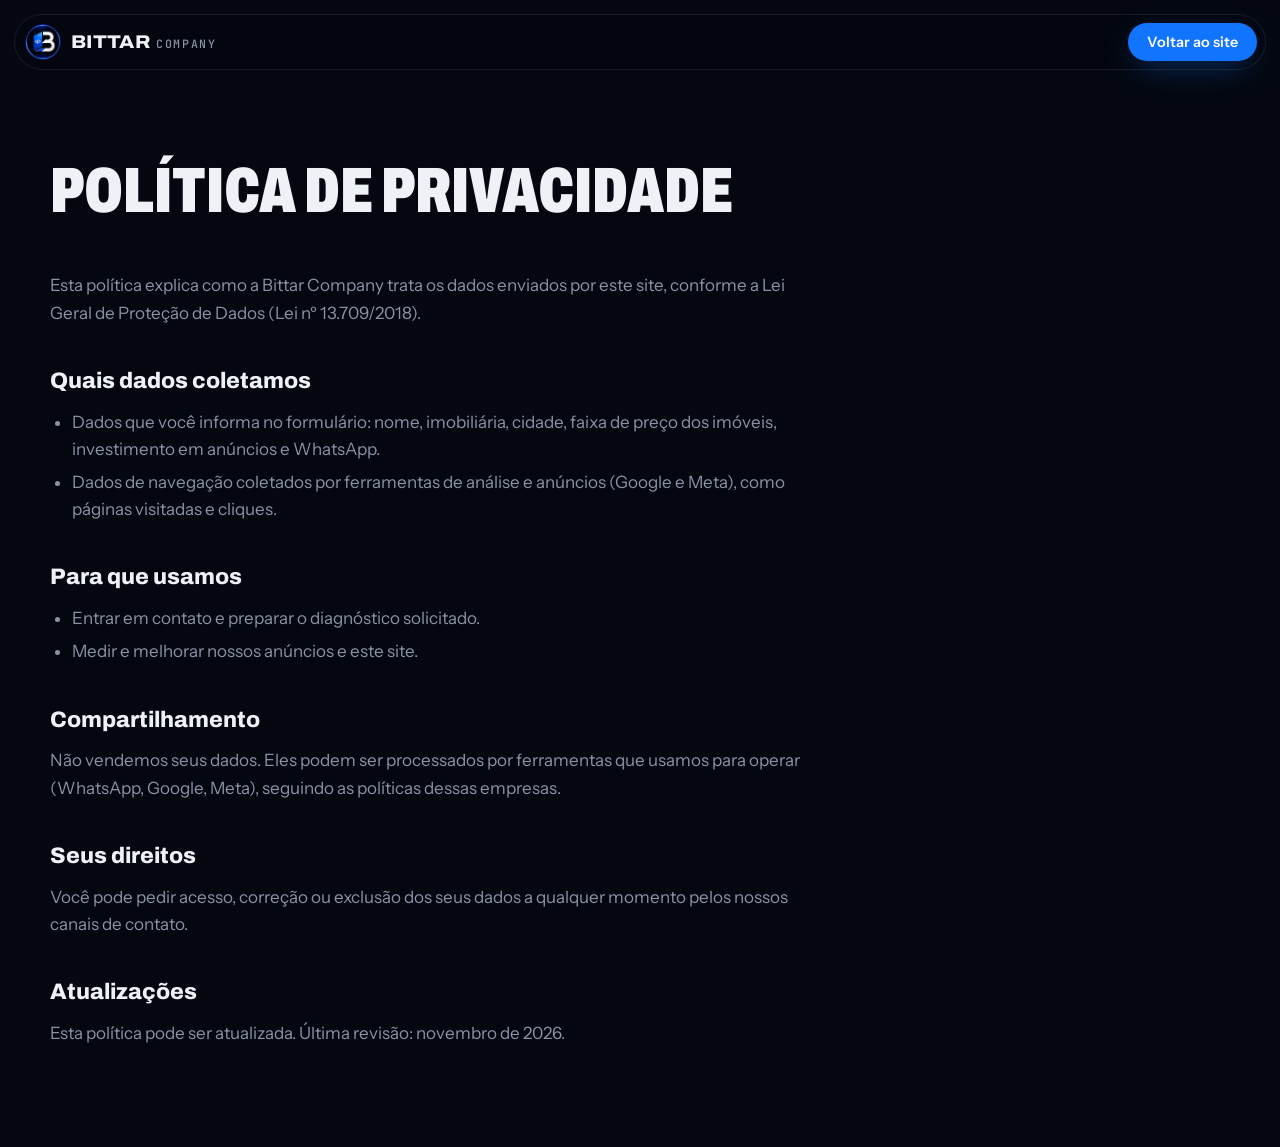
==== politica-de-privacidade.html @ 242eeb0b "Add files via upload" ====
<!DOCTYPE html>
<html lang="pt-BR">
<head>
  <meta charset="UTF-8" />
  <meta name="viewport" content="width=device-width, initial-scale=1" />
  <title>Política de privacidade | Bittar Company</title>
  <meta name="robots" content="noindex" />
  <link rel="icon" href="assets/images/logo.jpg" type="image/jpeg" />
  <link href="https://fonts.googleapis.com/css2?family=Archivo:wdth,wght@62..125,400..900&family=Instrument+Sans:wght@400;500;600&family=JetBrains+Mono:wght@400;500&display=swap" rel="stylesheet" />
  <link rel="stylesheet" href="assets/css/style.css" />
  <style>
    .policy { padding: 140px 0 100px; }
    .policy h1 { font-size: clamp(2.4rem, 6vw, 4rem); font-weight: 900; font-stretch: 70%; text-transform: uppercase; margin-bottom: 30px; }
    .policy h2 { font-size: 1.4rem; font-weight: 800; margin: 36px 0 10px; }
    .policy p, .policy li { color: var(--muted); max-width: 70ch; }
    .policy ul { list-style: disc; padding-left: 22px; display: grid; gap: 6px; }
  </style>
</head>
<body>
  <header class="nav">
    <a href="index.html" class="brand"><img class="brand__mark" src="assets/images/logo.jpg" alt="" width="36" height="36" /><span class="brand__name">BITTAR<em>company</em></span></a>
    <a href="index.html#diagnostico" class="btn btn--signal btn--sm">Voltar ao site</a>
  </header>
  <main class="policy wrap">
    <h1>Política de privacidade</h1>
    <p>Esta política explica como a Bittar Company trata os dados enviados por este site, conforme a Lei Geral de Proteção de Dados (Lei nº 13.709/2018).</p>

    <h2>Quais dados coletamos</h2>
    <ul>
      <li>Dados que você informa no formulário: nome, imobiliária, cidade, faixa de preço dos imóveis, investimento em anúncios e WhatsApp.</li>
      <li>Dados de navegação coletados por ferramentas de análise e anúncios (Google e Meta), como páginas visitadas e cliques.</li>
    </ul>

    <h2>Para que usamos</h2>
    <ul>
      <li>Entrar em contato e preparar o diagnóstico solicitado.</li>
      <li>Medir e melhorar nossos anúncios e este site.</li>
    </ul>

    <h2>Compartilhamento</h2>
    <p>Não vendemos seus dados. Eles podem ser processados por ferramentas que usamos para operar (WhatsApp, Google, Meta), seguindo as políticas dessas empresas.</p>

    <h2>Seus direitos</h2>
    <p>Você pode pedir acesso, correção ou exclusão dos seus dados a qualquer momento pelos nossos canais de contato.</p>

    <h2>Atualizações</h2>
    <p>Esta política pode ser atualizada. Última revisão: novembro de 2026.</p>
  </main>
</body>
</html>
---- assets/css/style.css ----
/* =========================================================
   Bittar Company — estilo
   Cores da marca (logo do Instagram): preto-azulado,
   azul elétrico com brilho e branco.
   ========================================================= */

:root {
  --ink: #04070f;
  --ink-2: #0a0f1c;
  --ink-3: #111829;
  --line: rgba(255, 255, 255, 0.08);
  --line-strong: rgba(255, 255, 255, 0.17);
  --text: #eef1f6;
  --muted: #8a93a6;

  --paper: #eef2f8;
  --paper-2: #dfe6f1;
  --paper-ink: #070b16;
  --paper-muted: #566078;
  --paper-line: rgba(7, 11, 22, 0.12);

  --signal: #1174ff;
  --signal-deep: #0141bf;
  --glow: rgba(17, 116, 255, 0.45);
  --ok: #2bc48a;
  --warn: #f2b33d;

  --f-display: "Archivo", "Arial Narrow", sans-serif;
  --f-body: "Instrument Sans", system-ui, sans-serif;
  --f-mono: "JetBrains Mono", ui-monospace, monospace;

  --r: 14px;
  --wrap: 1180px;
  --ease: cubic-bezier(0.2, 0.7, 0.1, 1);
}

*, *::before, *::after { box-sizing: border-box; }
html { -webkit-text-size-adjust: 100%; }
body {
  margin: 0;
  background: var(--ink);
  color: var(--text);
  font: 400 1.0625rem/1.6 var(--f-body);
  -webkit-font-smoothing: antialiased;
  overflow-x: hidden;
}
img, svg { display: block; max-width: 100%; }
a { color: inherit; }
h1, h2, h3 { margin: 0; font-family: var(--f-display); }
p { margin: 0; }
ul, ol { margin: 0; padding: 0; list-style: none; }
strong { font-weight: 600; color: #fff; }
.paper strong { color: var(--paper-ink); }

.skip { position: absolute; left: -999px; top: 8px; background: var(--signal); color: #fff; padding: 8px 14px; z-index: 100; }
.skip:focus { left: 8px; }
:focus-visible { outline: 2px solid var(--signal); outline-offset: 3px; }

.mono { font-family: var(--f-mono); font-size: 0.72rem; letter-spacing: 0.08em; }
.wrap { width: min(var(--wrap), 100% - 40px); margin-inline: auto; }
.section { padding: clamp(80px, 11vw, 140px) 0; position: relative; }
.paper { background: var(--paper); color: var(--paper-ink); }

.eyebrow {
  font-family: var(--f-mono); font-size: 0.75rem; letter-spacing: 0.16em; text-transform: uppercase;
  display: inline-flex; align-items: center; gap: 10px; margin-bottom: 22px; color: var(--paper-muted);
}
.eyebrow::before { content: ""; width: 26px; height: 1px; background: currentColor; }
.eyebrow--signal { color: var(--signal); }
.paper .eyebrow { color: var(--signal-deep); }

.h2 {
  font-size: clamp(2.1rem, 5vw, 3.9rem);
  font-weight: 800; font-stretch: 78%;
  line-height: 0.98; letter-spacing: -0.02em;
  max-width: 17ch; text-wrap: balance;
}

/* ---------- Botões ---------- */
.btn {
  display: inline-flex; align-items: center; justify-content: center; gap: 12px;
  padding: 17px 26px; border-radius: 999px; border: 1px solid transparent;
  font: 600 1rem/1 var(--f-body); text-decoration: none; cursor: pointer;
  transition: transform .3s var(--ease), background .3s, box-shadow .3s, color .3s;
}
.btn svg { width: 18px; height: 18px; fill: none; stroke: currentColor; stroke-width: 2.2; transition: transform .3s var(--ease); }
.btn:hover svg { transform: translateX(4px); }
.btn--signal { background: var(--signal); color: #fff; box-shadow: 0 10px 34px -8px var(--glow); }
.btn--signal:hover { background: var(--signal-deep); transform: translateY(-2px); box-shadow: 0 14px 40px -6px var(--glow); }
.btn--sm { padding: 11px 18px; font-size: .9rem; }
.btn--lg { padding: 22px 34px; font-size: 1.1rem; }
.btn--block { width: 100%; }

.link-arrow { font-weight: 500; color: var(--muted); text-decoration: none; border-bottom: 1px solid var(--line-strong); padding-bottom: 2px; transition: color .2s, border-color .2s; }
.link-arrow:hover { color: var(--text); border-color: var(--text); }

.dot { width: 8px; height: 8px; border-radius: 50%; background: var(--signal); display: inline-block; box-shadow: 0 0 10px var(--glow); }
.dot--live { background: var(--ok); box-shadow: 0 0 0 0 rgba(43, 196, 138, .6); animation: pulse 1.8s infinite; }
@keyframes pulse { 70% { box-shadow: 0 0 0 10px rgba(43, 196, 138, 0); } 100% { box-shadow: 0 0 0 0 rgba(43, 196, 138, 0); } }

/* ---------- Header ---------- */
.nav {
  position: fixed; inset: 14px 14px auto; z-index: 50;
  display: flex; align-items: center; justify-content: space-between; gap: 20px;
  padding: 8px 8px 8px 10px; border-radius: 999px;
  background: rgba(4, 7, 15, .8); border: 1px solid var(--line);
  backdrop-filter: blur(10px);
  transition: transform .4s var(--ease);
}
.nav.is-hidden { transform: translateY(-120%); }
.brand { display: inline-flex; align-items: center; gap: 10px; text-decoration: none; color: var(--text); }
.brand__mark { width: 36px; height: 36px; border-radius: 50%; }
.brand__name { font: 800 1.15rem/1 var(--f-display); font-stretch: 112%; letter-spacing: .02em; }
.brand__name em { font: 500 .72rem/1 var(--f-mono); font-style: normal; letter-spacing: .14em; margin-left: 6px; color: var(--muted); text-transform: uppercase; }
.nav__links { display: flex; gap: 28px; }
.nav__links a { text-decoration: none; font-size: .93rem; color: var(--muted); transition: color .2s; }
.nav__links a:hover { color: var(--text); }

/* ---------- Hero ---------- */
.hero {
  min-height: 100svh; position: relative; overflow: hidden;
  display: grid; grid-template-columns: 1.25fr 1fr; align-items: center; gap: 60px;
  padding: 140px max(20px, calc((100% - var(--wrap)) / 2)) 80px;
}
.hero__grid {
  position: absolute; inset: 0; z-index: 0; pointer-events: none;
  background-image:
    linear-gradient(var(--line) 1px, transparent 1px),
    linear-gradient(90deg, var(--line) 1px, transparent 1px);
  background-size: 64px 64px;
  mask-image: radial-gradient(ellipse 80% 70% at 70% 40%, #000 30%, transparent 75%);
}
.hero::after {
  content: ""; position: absolute; width: 680px; height: 680px; right: -180px; top: 6%;
  background: radial-gradient(circle, rgba(17, 116, 255, .28), transparent 65%); z-index: 0; pointer-events: none;
}
.hero__copy, .feed { position: relative; z-index: 1; }
.tag {
  display: inline-flex; align-items: center; gap: 10px; padding: 8px 14px; border-radius: 999px;
  border: 1px solid var(--line-strong); font-size: .85rem; color: var(--muted); margin-bottom: 30px;
}
.hero__title {
  font-size: clamp(3rem, 7.6vw, 6.8rem);
  font-weight: 900; font-stretch: 68%;
  line-height: .9; letter-spacing: -0.025em; text-transform: uppercase;
}
.hero__title .line { display: block; overflow: hidden; }
.hero__title .line--signal { color: var(--signal); text-shadow: 0 0 40px var(--glow); }
.hero__sub { margin-top: 30px; max-width: 52ch; font-size: 1.15rem; color: var(--muted); }
.hero__actions { margin-top: 38px; display: flex; flex-wrap: wrap; align-items: center; gap: 26px; }

/* Painel de campanhas */
.feed {
  background: var(--ink-2); border: 1px solid rgba(17, 116, 255, .3); border-radius: 22px; padding: 22px;
  box-shadow: 0 0 0 1px rgba(17, 116, 255, .08), 0 40px 90px -30px rgba(17, 116, 255, .35);
  transform: rotate(1.5deg);
}
.feed__head { display: flex; justify-content: space-between; align-items: center; color: var(--muted); padding-bottom: 16px; border-bottom: 1px dashed var(--line-strong); }
.feed__live { display: inline-flex; align-items: center; gap: 8px; font-size: .8rem; color: var(--ok); }
.feed__list { display: grid; gap: 10px; margin-top: 16px; }
.lead { display: grid; grid-template-columns: 38px 1fr; gap: 14px; align-items: center; padding: 12px 14px; border-radius: 14px; background: var(--ink-3); border: 1px solid var(--line); }
.lead__avatar { width: 38px; height: 38px; border-radius: 10px; display: grid; place-items: center; background: rgba(17, 116, 255, .15); color: var(--signal); font: 700 .9rem var(--f-mono); }
.lead__name { font-weight: 600; font-size: .95rem; display: flex; align-items: center; gap: 8px; flex-wrap: wrap; }
.lead__info { color: var(--muted); font-size: .84rem; margin-top: 2px; }
.chip { font: 500 .64rem/1 var(--f-mono); letter-spacing: .06em; text-transform: uppercase; padding: 5px 8px; border-radius: 6px; }
.chip--ok { background: rgba(43, 196, 138, .14); color: var(--ok); }
.chip--warn { background: rgba(242, 179, 61, .14); color: var(--warn); }
.feed__chart { margin-top: 16px; padding: 14px; border-radius: 14px; background: var(--ink-3); border: 1px solid var(--line); color: var(--muted); display: grid; gap: 12px; }
.rep__bars { height: 80px; display: flex; align-items: flex-end; gap: 8px; border-bottom: 1px solid var(--line-strong); }
.rep__bars i { flex: 1; height: var(--h); background: linear-gradient(to top, var(--signal-deep), var(--signal)); border-radius: 4px 4px 0 0; transform-origin: bottom; }
.feed__note { margin-top: 12px; color: #5a6274; text-align: right; font-size: .65rem; }

/* ---------- Marquee ---------- */
.marquee { background: var(--signal); color: #fff; overflow: hidden; padding: 18px 0; transform: rotate(-1.2deg) scale(1.02); position: relative; z-index: 2; box-shadow: 0 0 60px -10px var(--glow); }
.marquee__track { display: flex; gap: 30px; width: max-content; animation: marquee 32s linear infinite; }
.marquee span { font: 800 1.5rem/1 var(--f-display); font-stretch: 75%; text-transform: uppercase; white-space: nowrap; }
.marquee i { font-style: normal; opacity: .7; }
@keyframes marquee { to { transform: translateX(-50%); } }

/* ---------- Dor ---------- */
.pain { margin-top: -20px; }
.strike { position: relative; color: var(--paper-muted); white-space: nowrap; }
.strike::after { content: ""; position: absolute; left: -4px; right: -4px; top: 52%; height: 6px; background: var(--signal); transform: rotate(-3deg); }
.pain__grid { display: grid; grid-template-columns: repeat(3, 1fr); margin-top: 64px; border-top: 1px solid var(--paper-line); }
.pain__card { padding: 34px 30px 10px 0; border-right: 1px solid var(--paper-line); }
.pain__card + .pain__card { padding-left: 30px; }
.pain__card:last-child { border-right: 0; }
.pain__n { color: var(--signal); }
.pain__card h3 { font-size: 1.6rem; font-weight: 800; font-stretch: 80%; margin: 16px 0 10px; }
.pain__card p { color: var(--paper-muted); }

/* ---------- Método ---------- */
.method__track { position: relative; display: grid; grid-template-columns: repeat(4, 1fr); gap: 30px; margin-top: 80px; }
.method__line { position: absolute; top: 27px; left: 0; right: 0; height: 2px; background: var(--line-strong); }
.method__line span { display: block; height: 100%; width: 100%; background: var(--signal); box-shadow: 0 0 12px var(--glow); transform-origin: left; }
.method__step { position: relative; }
.method__n {
  width: 56px; height: 56px; border-radius: 50%; display: grid; place-items: center;
  background: var(--ink-3); border: 1px solid var(--signal); color: var(--signal);
  font: 600 .95rem var(--f-mono); position: relative; box-shadow: 0 0 24px -4px var(--glow);
}
.method__step h3 { font-size: 2.2rem; font-weight: 900; font-stretch: 70%; text-transform: uppercase; margin: 26px 0 10px; }
.method__step p { color: var(--muted); }

/* ---------- Incluso ---------- */
.inc__grid { display: grid; grid-template-columns: repeat(3, 1fr); gap: 16px; margin-top: 64px; }
.inc__card { background: #fff; border: 1px solid var(--paper-line); border-radius: 18px; padding: 28px 26px; transition: transform .4s var(--ease), box-shadow .3s; }
.inc__card:hover { transform: translateY(-4px); box-shadow: 0 20px 40px -20px rgba(1, 65, 191, .35); }
.inc__n { color: var(--signal-deep); }
.inc__card h3 { font-size: 1.45rem; font-weight: 800; font-stretch: 82%; margin: 14px 0 8px; }
.inc__card p { color: var(--paper-muted); font-size: .98rem; }
.inc__note { margin-top: 36px; max-width: 70ch; color: var(--paper-muted); font-size: .95rem; padding-left: 16px; border-left: 3px solid var(--signal); }

/* ---------- Formulário ---------- */
.lead-form__wrap { display: grid; grid-template-columns: 1fr 1fr; gap: 70px; align-items: start; }
.lead-form .h2 { max-width: 14ch; }
.steps { margin-top: 48px; display: grid; gap: 28px; }
.steps li { display: grid; grid-template-columns: 46px 1fr; gap: 18px; }
.steps__n { width: 46px; height: 46px; border-radius: 50%; border: 1px solid var(--line-strong); display: grid; place-items: center; font: 600 1rem var(--f-mono); color: var(--signal); }
.steps h3 { font-size: 1.25rem; font-weight: 700; font-stretch: 90%; }
.steps p { color: var(--muted); margin-top: 4px; }

.form {
  position: relative; background: var(--paper); color: var(--paper-ink);
  border-radius: 22px; padding: 30px; display: grid; gap: 18px;
  box-shadow: 0 40px 90px -30px rgba(17, 116, 255, .35);
}
.form__head { display: flex; justify-content: space-between; color: var(--paper-muted); padding-bottom: 14px; border-bottom: 1px dashed var(--paper-line); }
.form__progress b { color: var(--signal); font-weight: 600; }
.field { display: grid; gap: 8px; border: 0; margin: 0; padding: 0; min-width: 0; }
.field > span, .field legend { font-weight: 600; font-size: .9rem; padding: 0; margin-bottom: 8px; }
.field > span { margin-bottom: 0; }
.field input[type="text"], .field input[type="tel"], .field select {
  width: 100%; padding: 14px 16px; border-radius: 10px; border: 1px solid var(--paper-line);
  background: #fff; color: var(--paper-ink); font: inherit; font-size: 1rem;
  transition: border-color .2s, box-shadow .2s;
}
.field input:focus, .field select:focus { outline: none; border-color: var(--signal); box-shadow: 0 0 0 4px rgba(17, 116, 255, .15); }
.field.is-invalid input, .field.is-invalid select, .field.is-invalid .pills span { border-color: #d43c3c; }
.pills { display: grid; grid-template-columns: repeat(4, 1fr); gap: 8px; }
.pills label { position: relative; }
.pills input { position: absolute; opacity: 0; inset: 0; }
.pills span {
  display: block; text-align: center; padding: 12px 6px; border-radius: 10px; border: 1px solid var(--paper-line);
  background: #fff; font-size: .88rem; cursor: pointer; transition: all .2s;
}
.pills input:checked + span { background: var(--signal); color: #fff; border-color: var(--signal); }
.pills input:focus-visible + span { outline: 2px solid var(--signal); outline-offset: 2px; }
.form__legal { font-size: .78rem; color: var(--paper-muted); text-align: center; }
.form__error { color: #c62f2f; font-size: .9rem; text-align: center; font-weight: 500; }
.form__success {
  position: absolute; inset: 0; border-radius: 22px; background: var(--paper);
  display: grid; place-content: center; justify-items: center; text-align: center; gap: 12px; padding: 30px;
}
.form__success[hidden] { display: none; }
.form__success svg { width: 64px; height: 64px; fill: none; stroke: var(--ok); stroke-width: 3; stroke-linecap: round; stroke-linejoin: round; }
.form__success h3 { font-size: 2rem; font-weight: 900; font-stretch: 75%; text-transform: uppercase; }
.form__success p { color: var(--paper-muted); max-width: 30ch; }

/* ---------- FAQ ---------- */
.faq__wrap { display: grid; grid-template-columns: 0.8fr 1.2fr; gap: 70px; align-items: start; }
.faq__list { display: grid; }
.faq details { border-bottom: 1px solid var(--paper-line); }
.faq summary {
  list-style: none; cursor: pointer; padding: 24px 50px 24px 0; position: relative;
  font: 700 1.2rem/1.3 var(--f-display); font-stretch: 92%;
}
.faq summary::-webkit-details-marker { display: none; }
.faq summary::after { content: "+"; position: absolute; right: 6px; top: 50%; transform: translateY(-50%); font: 400 1.6rem var(--f-body); color: var(--signal); transition: transform .3s var(--ease); }
.faq details[open] summary::after { transform: translateY(-50%) rotate(45deg); }
.faq details p { padding: 0 40px 24px 0; color: var(--paper-muted); }

/* ---------- CTA final ---------- */
.final {
  background: radial-gradient(ellipse 70% 90% at 80% 20%, var(--signal), var(--signal-deep) 70%);
  color: #fff; overflow: hidden;
}
.final__wrap { display: grid; justify-items: start; gap: 40px; }
.final__title { font-size: clamp(2.8rem, 8vw, 7rem); font-weight: 900; font-stretch: 66%; line-height: .9; text-transform: uppercase; letter-spacing: -.02em; }
.final__title span { color: var(--ink); }
.final .btn--signal { background: var(--ink); box-shadow: none; }
.final .btn--signal:hover { background: #000; }

/* ---------- Footer ---------- */
.footer { padding: 50px 0 110px; border-top: 1px solid var(--line); }
.footer__wrap { display: flex; flex-wrap: wrap; gap: 24px; align-items: center; justify-content: space-between; }
.footer__links { display: flex; gap: 22px; flex-wrap: wrap; }
.footer__links a { color: var(--muted); text-decoration: none; }
.footer__links a:hover { color: var(--text); }
.footer__legal { width: 100%; color: #5a6274; font-size: .85rem; }

/* ---------- WhatsApp flutuante ---------- */
.wa-float {
  position: fixed; right: 20px; bottom: 20px; z-index: 40; width: 58px; height: 58px; border-radius: 50%;
  background: #25d366; display: grid; place-items: center; box-shadow: 0 12px 30px -8px rgba(37, 211, 102, .6);
  transition: transform .3s var(--ease);
}
.wa-float:hover { transform: scale(1.08); }
.wa-float svg { width: 30px; height: 30px; fill: #fff; }

/* ---------- Estados de animação (aplicados só com JS) ---------- */
.js [data-reveal], .js [data-card], .js [data-step] { opacity: 0; }
.js .hero__title .line > span { display: inline-block; transform: translateY(105%); }

/* ---------- Responsivo ---------- */
@media (max-width: 980px) {
  .nav__links { display: none; }
  .hero { grid-template-columns: 1fr; padding-top: 120px; gap: 50px; }
  .feed { transform: none; max-width: 480px; }
  .lead-form__wrap, .faq__wrap { grid-template-columns: 1fr; gap: 44px; }
  .inc__grid { grid-template-columns: 1fr 1fr; }
  .method__track { grid-template-columns: 1fr 1fr; row-gap: 50px; }
  .method__line { display: none; }
}
@media (max-width: 640px) {
  body { font-size: 1rem; }
  .nav { inset: 10px 10px auto; }
  .brand__name em { display: none; }
  .pain__grid, .inc__grid, .method__track { grid-template-columns: 1fr; }
  .pain__card, .pain__card + .pain__card { padding: 28px 0; border-right: 0; border-bottom: 1px solid var(--paper-line); }
  .pills { grid-template-columns: 1fr 1fr; }
  .form { padding: 24px 18px; }
  .hero__actions { flex-direction: column; align-items: stretch; text-align: center; }
  .link-arrow { align-self: center; }
}

@media (prefers-reduced-motion: reduce) {
  *, *::before, *::after { animation: none !important; transition: none !important; }
  .js [data-reveal], .js [data-card], .js [data-step] { opacity: 1; }
  .js .hero__title .line > span { transform: none; }
}
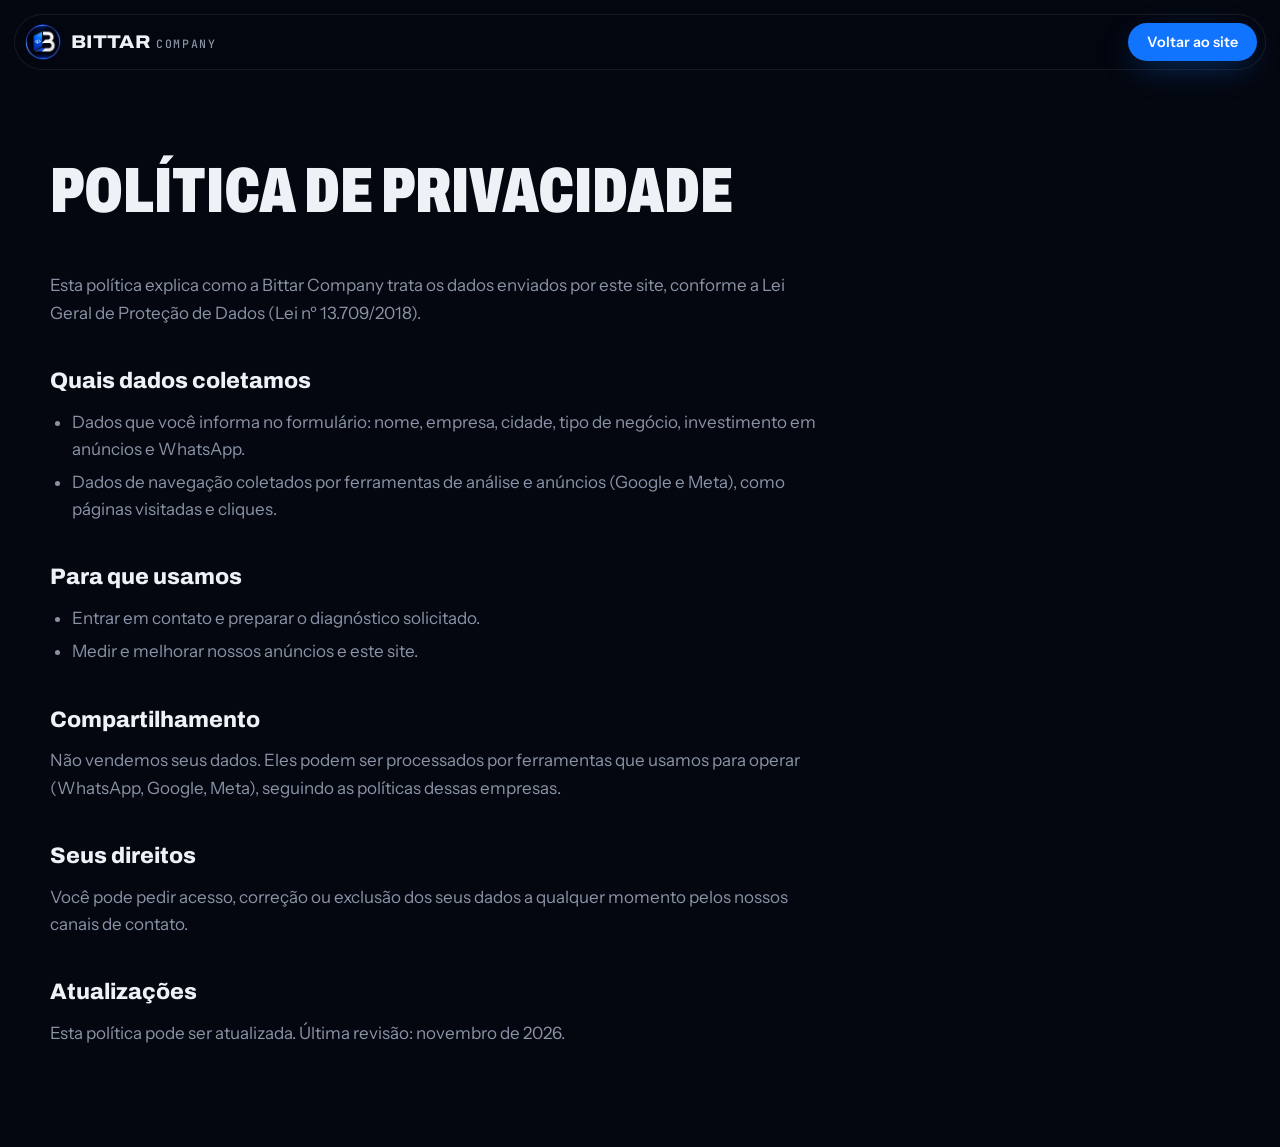
==== commit 6027691c: "Copy aberta para qualquer tipo de negócio" ====
--- a/politica-de-privacidade.html
+++ b/politica-de-privacidade.html
@@ -27,7 +27,7 @@
 
     <h2>Quais dados coletamos</h2>
     <ul>
-      <li>Dados que você informa no formulário: nome, imobiliária, cidade, faixa de preço dos imóveis, investimento em anúncios e WhatsApp.</li>
+      <li>Dados que você informa no formulário: nome, empresa, cidade, tipo de negócio, investimento em anúncios e WhatsApp.</li>
       <li>Dados de navegação coletados por ferramentas de análise e anúncios (Google e Meta), como páginas visitadas e cliques.</li>
     </ul>
 
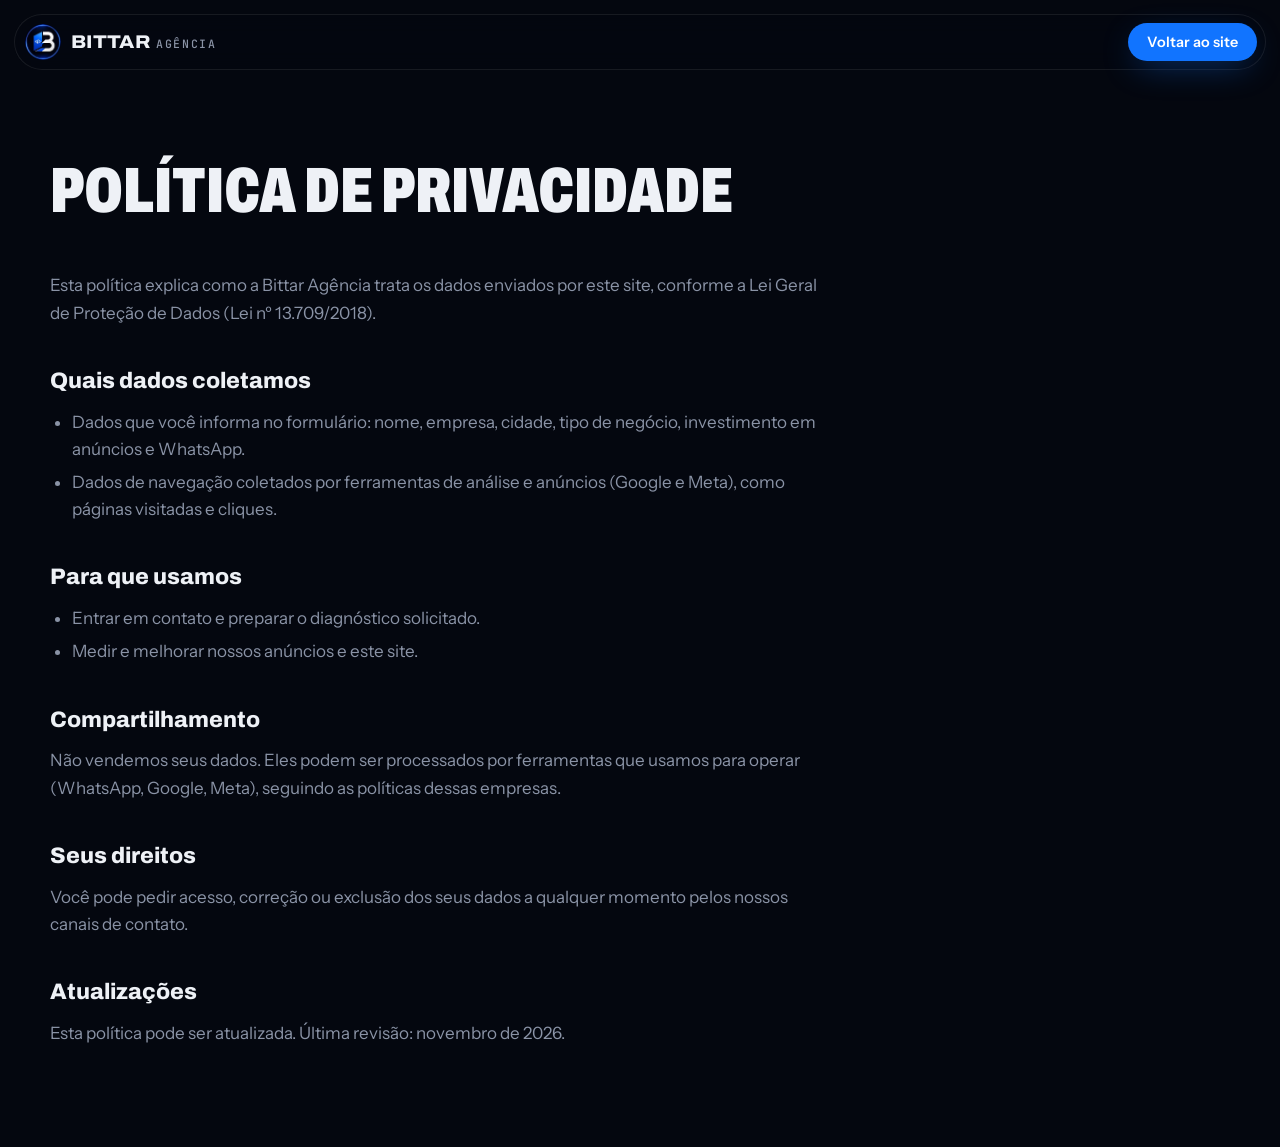
==== commit d445a967: "Nome da empresa: Bittar Agência" ====
--- a/politica-de-privacidade.html
+++ b/politica-de-privacidade.html
@@ -3,7 +3,7 @@
 <head>
   <meta charset="UTF-8" />
   <meta name="viewport" content="width=device-width, initial-scale=1" />
-  <title>Política de privacidade | Bittar Company</title>
+  <title>Política de privacidade | Bittar Agência</title>
   <meta name="robots" content="noindex" />
   <link rel="icon" href="assets/images/logo.jpg" type="image/jpeg" />
   <link href="https://fonts.googleapis.com/css2?family=Archivo:wdth,wght@62..125,400..900&family=Instrument+Sans:wght@400;500;600&family=JetBrains+Mono:wght@400;500&display=swap" rel="stylesheet" />
@@ -18,12 +18,12 @@
 </head>
 <body>
   <header class="nav">
-    <a href="index.html" class="brand"><img class="brand__mark" src="assets/images/logo.jpg" alt="" width="36" height="36" /><span class="brand__name">BITTAR<em>company</em></span></a>
+    <a href="index.html" class="brand"><img class="brand__mark" src="assets/images/logo.jpg" alt="" width="36" height="36" /><span class="brand__name">BITTAR<em>agência</em></span></a>
     <a href="index.html#diagnostico" class="btn btn--signal btn--sm">Voltar ao site</a>
   </header>
   <main class="policy wrap">
     <h1>Política de privacidade</h1>
-    <p>Esta política explica como a Bittar Company trata os dados enviados por este site, conforme a Lei Geral de Proteção de Dados (Lei nº 13.709/2018).</p>
+    <p>Esta política explica como a Bittar Agência trata os dados enviados por este site, conforme a Lei Geral de Proteção de Dados (Lei nº 13.709/2018).</p>
 
     <h2>Quais dados coletamos</h2>
     <ul>
--- a/assets/css/style.css
+++ b/assets/css/style.css
@@ -1,5 +1,5 @@
 /* =========================================================
-   Bittar Company — estilo
+   Bittar Agência — estilo
    Cores da marca (logo do Instagram): preto-azulado,
    azul elétrico com brilho e branco.
    ========================================================= */
